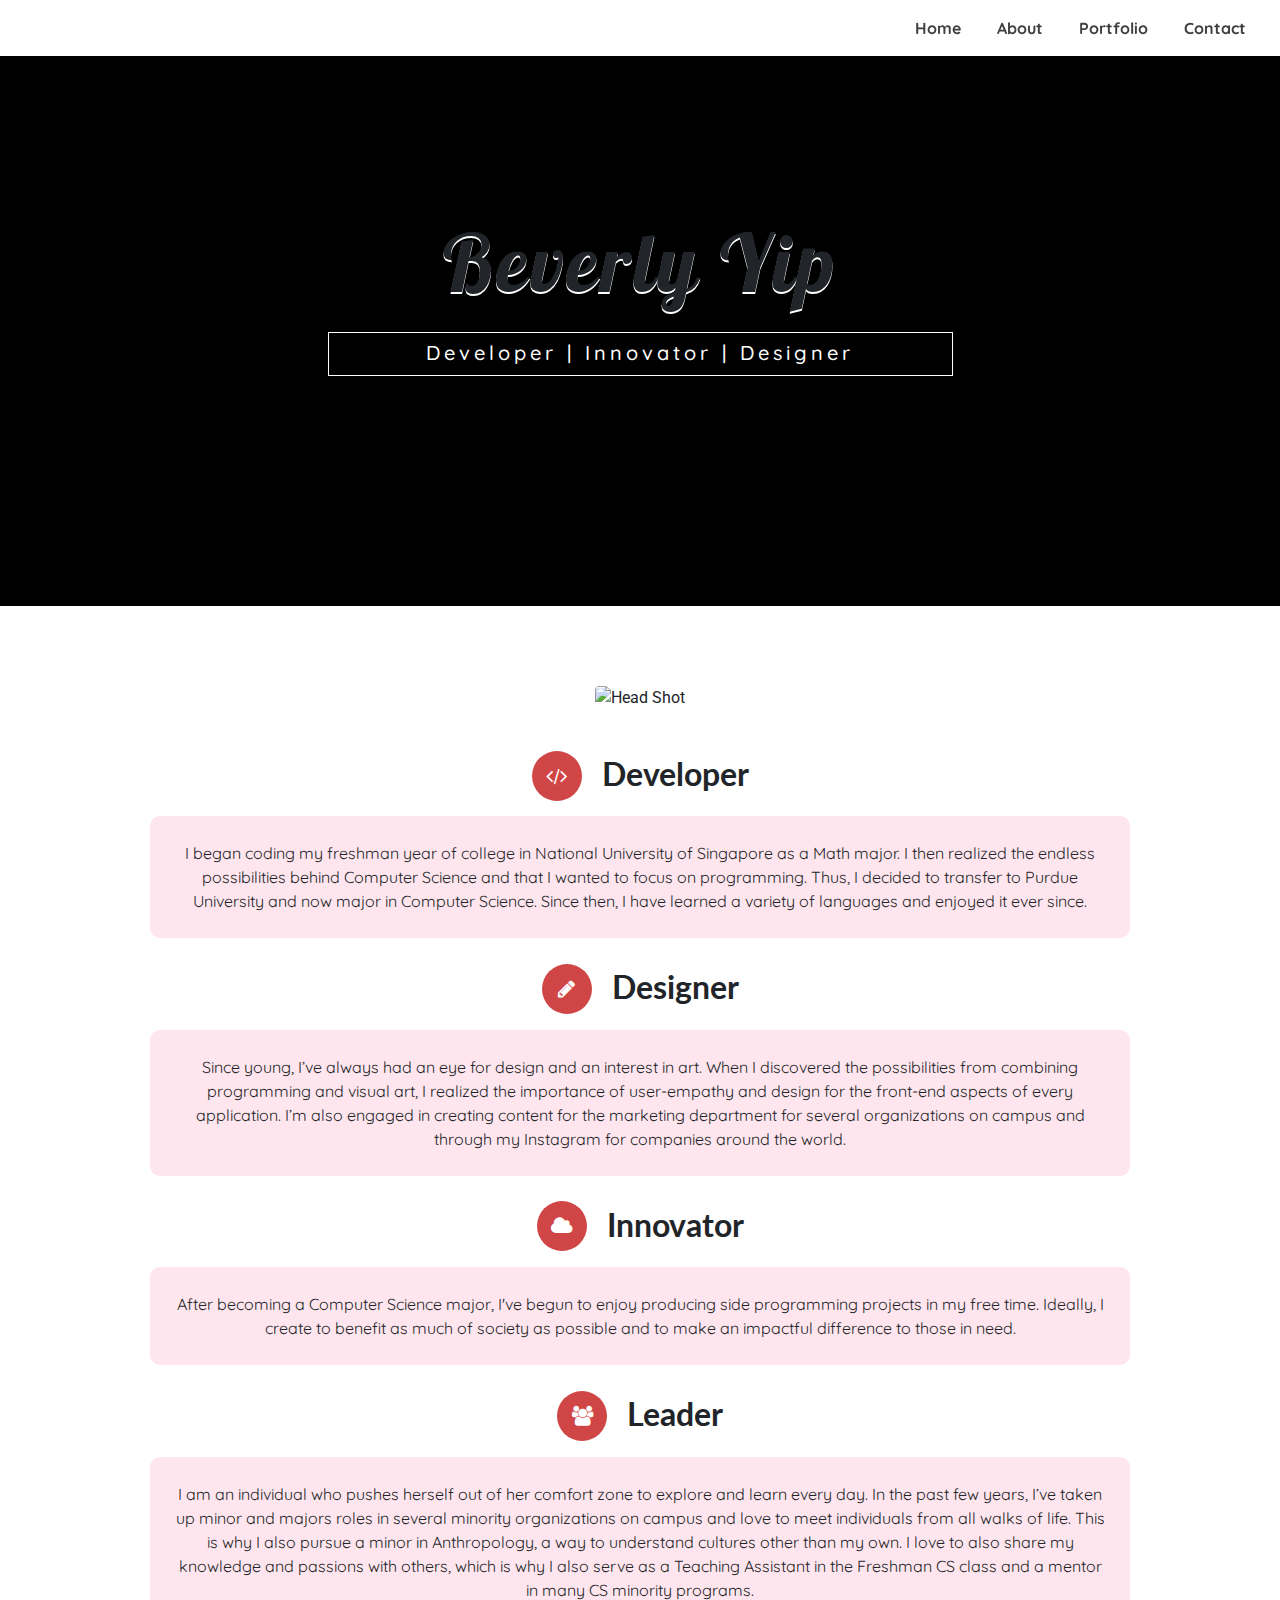
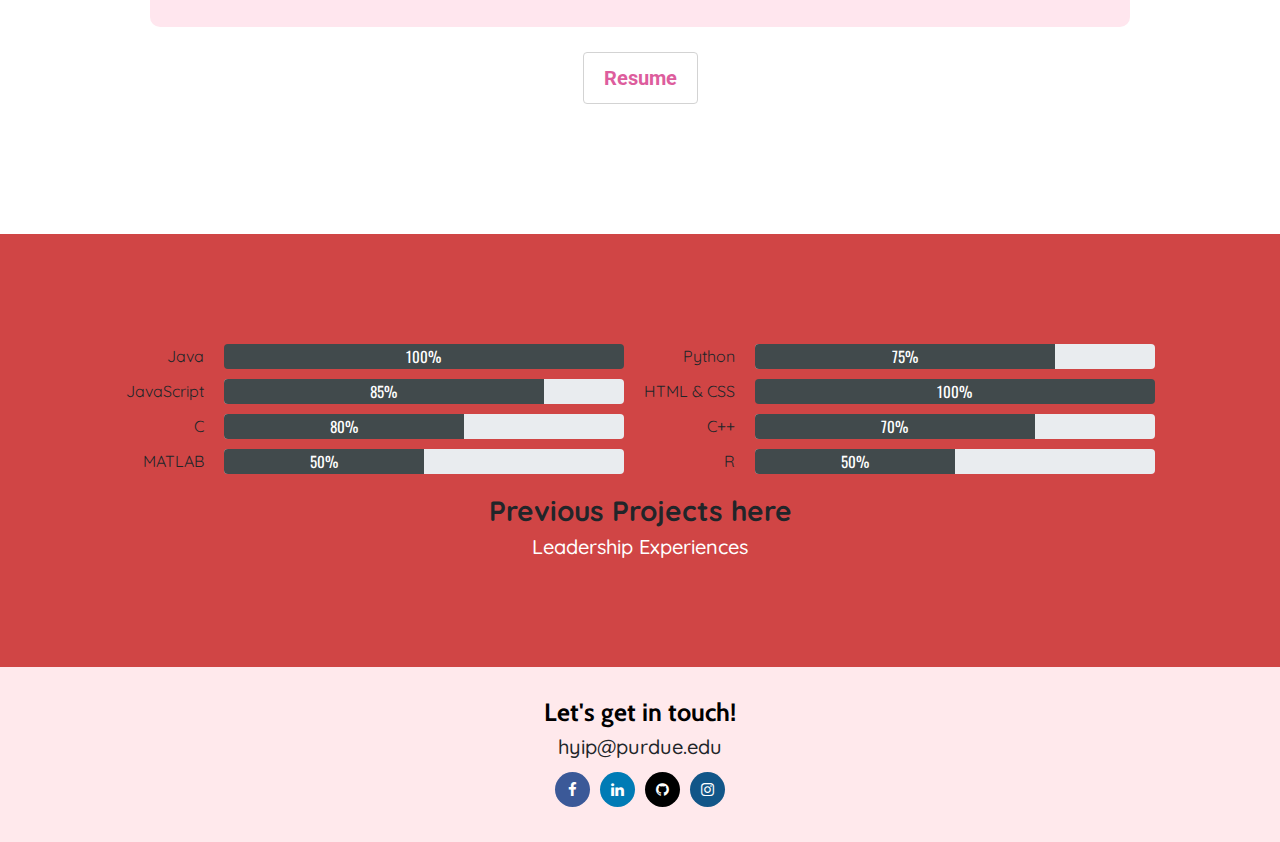
==== public/index.html @ ccfb81d6 "styled background content" ====
<!DOCTYPE html>
<!-- Reference http://app-works.com/lynneokada/ -->
<html lang="en" dir="ltr">
<head>
  <meta charset="utf-8">
  <meta name="viewport" content="width=device-width, initial-scale=1">

  <style>
  html { scroll-behavior: smooth; }
  </style>

  <title>Beverly Yip</title>

  <link rel="stylesheet" href="https://maxcdn.bootstrapcdn.com/bootstrap/4.0.0/css/bootstrap.min.css" integrity="sha384-Gn5384xqQ1aoWXA+058RXPxPg6fy4IWvTNh0E263XmFcJlSAwiGgFAW/dAiS6JXm" crossorigin="anonymous">
  <link href="https://fonts.googleapis.com/css?family=Cabin|Crimson+Text|Galada|Josefin+Sans|Lato|Libre+Baskerville|Lobster|Lora|Markazi+Text|Merriweather|Montserrat|Muli|Nanum+Gothic|Noto+Sans|Noto+Serif|Sacramento|Open+Sans|Open+Sans+Condensed:300|Oswald|Oxygen|PT+Sans|Playfair+Display|Poppins|Quicksand|Roboto|Roboto+Condensed|Roboto+Slab|Slabo+27px|Song+Myung|Source+Sans+Pro|Ubuntu" rel="stylesheet">
  <link rel="stylesheet" href="https://cdnjs.cloudflare.com/ajax/libs/font-awesome/4.7.0/css/font-awesome.min.css">
  <link rel="stylesheet" href="css/style.css">

</head>

<body>

  <nav class="navbar sticky-top navbar-expand-lg navbar-light bg-light" id="navbar-real">
    <button class="navbar-toggler collapsed" type="button" data-toggle="collapse" data-target="#navbarSupportedContent" aria-controls="navbarSupportedContent" aria-expanded="false" aria-label="Toggle navigation" id="nav-gen">
      <span class="navbar-toggler-icon"></span>
    </button>

    <div class="collapse navbar-collapse" id="navbarSupportedContent">
      <ul class="navbar-nav ml-auto" id="custom-navbar">
        <li class="nav-item active">
          <a class="nav-link" style="color: #404040;" href="#">Home <span class="sr-only">(current)</span></a>
        </li>
        <li class="nav-item">
          <a class="nav-link" style="color: #404040;" href="#intro">About</a>
        </li>
        <li class="nav-item">
          <a class="nav-link" style="color: #404040;" href="#skills">Portfolio</a>
        </li>
        <li class="nav-item">
          <a class="nav-link" style="color: #404040;" href="#contact">Contact</a>
        </li>
      </ul>
    </div>
  </nav>


  <header>
    <div class="container-fluid">
      <div class="col-12">
        <h1>Beverly Yip</h1>
      </div>
      <div class="mainheader row justify-content-around">
        <div class="col-lg-12 col-md-8">
          <h2><span>Developer | Innovator | Designer</span></h2>
        </div>
      </div>
    </header>

    <div class="section intro text-center" id="intro">
      <div class="row">
        <div class="col-12">
          <img class="rounded center-block" src="img/head.jpg" alt="Head Shot" class="rounded mx-auto d-block">
          <div class="background-content">
            <div class="background-title Developer">
              <div class="header-background">
                <i class="fa fa-background fa-code" aria-hidden="true"></i>
                <h2>Developer</h2>
              </div>
              <p>I began coding my freshman year of college in National University of Singapore as a Math major. I then realized the endless possibilities behind Computer Science and that I wanted to focus on programming. Thus, I decided to transfer to Purdue University and now major in Computer Science. Since then, I have learned a variety of languages and enjoyed it ever since.</p>
            </div>
            <div class="background-title Designer">
              <div class="header-background">
                <i class="fa fa-background fa-pencil" aria-hidden="true"></i>
                <h2>Designer</h2>
              </div>
              <p>Since young, I’ve always had an eye for design and an interest in art. When I discovered the possibilities from combining programming and visual art, I realized the importance of user-empathy and design for the front-end aspects of every application. I’m also engaged in creating content for the marketing department for several organizations on campus and through my Instagram for companies around the world.</p>
            </div>
            <div class="background-title Innovator">
              <div class="header-background">
                <i class="fa fa-background fa-cloud" aria-hidden="true"></i>
                <h2>Innovator</h2>
              </div>
              <p>After becoming a Computer Science major, I've begun to enjoy producing side programming projects in my free time. Ideally, I create to benefit as much of society as possible and to make an impactful difference to those in need.</p>
            </div>
            <div class="background-title Leader">
              <div class="header-background">
                <i class="fa fa-background fa-users" aria-hidden="true"></i>
                <h2>Leader</h2>
              </div>
              <p>I am an individual who pushes herself out of her comfort zone to explore and learn every day. In the past few years, I’ve taken up minor and majors roles in several minority organizations on campus and love to meet individuals from all walks of life. This is why I also pursue a minor in Anthropology, a way to understand cultures other than my own. I love to also share my knowledge and passions with others, which is why I also serve as a Teaching Assistant in the Freshman CS class and a mentor in many CS minority programs.</p>
            </div>
          </div>
          <a class="resume btn btn-default" href="http://goo.gl/urzbUK" target="_blank">Resume</a>
        </div>
      </div>
    </div>

    <div class="section proj">
      <div id="skills">
        <div class="skill-1">
          <div class="words">
            <div>Java</div>
            <div>JavaScript</div>
            <div>C</div>
            <div>MATLAB</div>
          </div>
          <div class="bar">
            <div class="progress">
              <div class="progress-bar" role="progressbar" style="width:100%">100%</div>
            </div>
            <div class="progress">
              <div class="progress-bar" role="progressbar" style="width:80%">85%</div>
            </div>
            <div class="progress">
              <div class="progress-bar" role="progressbar" style="width:60%">80%</div>
            </div>
            <div class="progress">
              <div class="progress-bar" role="progressbar" style="width:50%">50%</div>
            </div>
          </div>

          <div class="skill-2">
            <div class="words">
              <div>Python</div>
              <div>HTML & CSS</div>
              <div>C++</div>
              <div>R</div>
            </div>
            <div class="bar">
              <div class="progress">
                <div class="progress-bar" role="progressbar" style="width:75%">75%</div>
              </div>
              <div class="progress">
                <div class="progress-bar" role="progressbar" style="width:100%">100%</div>
              </div>
              <div class="progress">
                <div class="progress-bar" role="progressbar" style="width:70%">70%</div>
              </div>
              <div class="progress">
                <div class="progress-bar" role="progressbar" style="width:50%">50%</div>
              </div>
            </div>
          </div>
        </div>
      </div>

      <div class="temp-words text-center">
        <h3><b>Previous Projects here</b></h3>
        <h5>Leadership Experiences</h5>
      </div>

    </div>

    <div class="section contact" id="contact">
      <div class="row justify-content-around">
        <div class="col-12">
          <h2 class="contactlabel"><b>Let's get in touch!</span></b>
          </div>
          <div class="col-12 text-center">
            <h3>hyip@purdue.edu</h3>
          </div>
        </div>
        <div class="row justify-content-center">
          <a href="https://www.facebook.com/beverlyyhx" target="_blank" class="icons fa fa-facebook"></a>
          <a href="https://www.linkedin.com/in/beverly-yip-542935137/" target="_blank" class="icons fa fa-linkedin"></a>
          <a href="https://github.com/hyip8000" target="_blank" class="icons fa fa-github"></a>
          <a href="https://www.instagram.com/saturdayhonwax/" target="_blank" class="icons fa fa-instagram"></a>
        </div>
      </div>
    </div>

    <script src="https://www.gstatic.com/firebasejs/5.2.0/firebase.js"></script>
    <script>
    // Initialize Firebase
    var config = {
      apiKey: "AIzaSyAHvJwNGkv85V3j-tt9r5yocgeSGwGi4yQ",
      authDomain: "mywebsite-1deda.firebaseapp.com",
      databaseURL: "https://mywebsite-1deda.firebaseio.com",
      projectId: "mywebsite-1deda",
      storageBucket: "",
      messagingSenderId: "383641535333"
    };
    firebase.initializeApp(config);
    </script>
    <!-- jQuery first, then Popper.js, then Bootstrap JS -->
    <script src="https://code.jquery.com/jquery-3.2.1.slim.min.js" integrity="sha384-KJ3o2DKtIkvYIK3UENzmM7KCkRr/rE9/Qpg6aAZGJwFDMVNA/GpGFF93hXpG5KkN" crossorigin="anonymous"></script>
    <script src="https://cdnjs.cloudflare.com/ajax/libs/popper.js/1.12.9/umd/popper.min.js" integrity="sha384-ApNbgh9B+Y1QKtv3Rn7W3mgPxhU9K/ScQsAP7hUibX39j7fakFPskvXusvfa0b4Q" crossorigin="anonymous"></script>
    <script src="https://maxcdn.bootstrapcdn.com/bootstrap/4.0.0/js/bootstrap.min.js" integrity="sha384-JZR6Spejh4U02d8jOt6vLEHfe/JQGiRRSQQxSfFWpi1MquVdAyjUar5+76PVCmYl" crossorigin="anonymous"></script>

  </body>

  </html>
---- public/css/style.css ----
::selection {
  background: #ffb7b7; /* WebKit/Blink Browsers */
}
::-moz-selection {
  background: #ffb7b7; /* Gecko Browsers */
}

header {
  /* background-color: #ffe9ec; */
  background-color: black;
  padding: 170px 0 230px 0;
  background-image: url("../img/main1.png");
  background-position: center center;
  background-attachment: fixed;
  background-size: cover;
}

.mainheader {
  width: 50%;
  margin: auto;
  padding: 8px 0 2px 0;
  color: #fff;
  border: 1px solid #fff;
  text-align: center;
  outline: none;
  text-decoration: none;
  transition: background-color 0.2s ease-out, color 0.2s ease-out;
}

.mainheader:hover {
  background-color: #fff; /* fallback */
  background-color: rgba(255, 255, 255, 0.4);
  border-color: #fff; /* fallback */
  border-color: rgba(255, 255, 255, 0.4);
  transition: background-color 0.3s ease-in, color 0.3s ease-in;
  cursor: context-menu;
}

.mainheader:hover span {
  font-weight: bold;
  color: black;
}

h1 {
  font-size: 80px;
  font-family: Galada;
  letter-spacing: 2.5px;
  margin-bottom: 100px;
  text-align: center;
  letter-spacing: 3px;
  margin-bottom: 10px;
  text-shadow: 0px 2px white;
}

.mainheader h2 {
  font-size: 20px;
  font-family: Quicksand;
  letter-spacing: 4px;
  color: white;
  align-items: center;
}

#navbar-real {
  background-color: rgba(255,255,255,0.5) !important;
  justify-content: center;
}

#navbarSupportedContent {
  font-family: Quicksand;
  font-weight: bold;
}

.navbar-nav > li {
  font-family: Quicksand;
  display: flex;
  padding: 0 10px;
}

#custom-navbar {
  flex-direction: row;
  justify-content: space-evenly;
}

.navbar-toggler.collapsed .navbar-toggler-icon {
  -webkit-transform: rotate(0deg); transform: rotate(0deg);
  -webkit-transition: 0.2s ease; transition: 0.2s ease;
}
.navbar-toggler .navbar-toggler-icon {
  -webkit-transform: rotate(90deg); transform: rotate(90deg);
  outline:none !important;
}

#nav-gen:focus {
  color: rgba(0,0,0,.5);
  border-color: transparent;
  outline: none;
}

#nav-gen {
  color: rgba(0,0,0,.5);
  border-color: transparent;
}

.intro {
  background-color: white;
  padding: 80px 0 130px 0;
}

.intro h3 {
  font-size: 20px;
}

.intro img {
  height: 200px;
  width: 200px;
  margin-bottom: 30px;
}

.background-title {
  margin: 10px;
}

.background-content p {
  margin: 15px 140px 25px;
  padding: 25px;
  font-family: Quicksand;
  background-color: #ffe6ee;
  border-radius: 10px;
}

.header-background {
  display: flex;
  flex-direction: row;
  margin: auto;
  justify-content: center;
  align-items: center;
}

.header-background h2 {
  font-family: Lato;
  font-weight: bold;
  margin-top: 5px;
}

.fa-background {
  border-radius: 100%;
  color: #000;
  cursor: default;
  display: inline-block;
  height: 2.5em;
  line-height: 2.5em;
  margin-right: 20px;
  width: 2.5em;

  font-size: 20px;
  background-color: #D04545;
  color: white;
}

.resume {
  font-family: Roboto;
  color: #dd5d9d;
  padding: 10px 20px;
  font-size: 20px;
  font-weight: bold;
  border-color: lightgrey;
}

.resume:hover {
  border-color: palevioletred;
  background-color: palevioletred;
  color: white;
  text-transform: uppercase;
  transition: background-color border-color 0.3s ease-in, color 0.3s ease-in;
}

.section.proj {
  padding: 100px;
  background-color: #D04545;
  font-family: Quicksand;
}

.skill-1 {
  display: flex;
  justify-content: center;
}

.skill-2 {
  display: flex;
  justify-content: center;
}

#skills {
  display: flex;
  justify-content: center;
}

.words{
  margin:10px;
}

.words > div {
  height: 25px;
  text-align: end;
  margin: 0 0 10px 0;
}

.bar {
  flex-direction: column;
}

/* whole bar */
.progress {
  height: 25px;
  width: 400px;
  margin: 10px;
}

/* bar contents */
.progress-bar {
  background-color: #414a4c !important;
  font-family: Oswald;
  font-size: 15px;
  transition: background-color 0.2s ease-out,
  color 0.2s ease-out;
}

.progress-bar:hover {
  background-color: #fff;
  color: #4bd3cc;
  font-weight: bold;
  transition: background-color 0.3s ease-in,
  color 0.3s ease-in;
  cursor: context-menu;
}

.proj h5 {
  color: white;
}

.contact {
  background-color: #ffe9ec;
  padding: 30px 0;
}

.contact h2 {
  font-family: Cabin;
  font-size: 25px;
}

.contact h3 {
  font-family: Quicksand;
  font-size: 20px;
}

.contactlabel {
  cursor:default;
  color:#000;
  text-decoration:none;
  text-align: center;
}

/* social media */
.icons {
  padding: 10px;
  font-size: 15px;
  width: 35px;
  text-align: center;
  border-radius: 50%;
  margin: 5px;
}

.fa:hover {
  opacity: 0.8;
  color: white;
  text-decoration: none;
}

.fa-facebook {
  background: #3B5998;
  color: white;
}

.fa-linkedin {
  background: #007bb5;
  color: white;
}

.fa-github {
  background: black;
  color: white;
}

.fa-instagram {
  background: #125688;
  color: white;
}

/* fonts */
font-family: 'Markazi Text', serif;
font-family: 'Roboto', sans-serif;
font-family: 'Open Sans', sans-serif;
font-family: 'Lato', sans-serif;
font-family: 'Montserrat', sans-serif;
font-family: 'Oswald', sans-serif;
font-family: 'Roboto Condensed', sans-serif;
font-family: 'Source Sans Pro', sans-serif;
font-family: 'Slabo 27px', serif;
font-family: 'Roboto Slab', serif;
font-family: 'PT Sans', sans-serif;
font-family: 'Merriweather', serif;
font-family: 'Open Sans Condensed', sans-serif;
font-family: 'Ubuntu', sans-serif;
font-family: 'Noto Sans', sans-serif;
font-family: 'Poppins', sans-serif;
font-family: 'Lora', serif;
font-family: 'Playfair Display', serif;
font-family: 'Sacramento', cursive;
font-family: 'Song Myung', serif;
font-family: 'Galada', cursive;
font-family: 'Muli', sans-serif;
font-family: 'Noto Serif', serif;
font-family: 'Nanum Gothic', sans-serif;
font-family: 'Crimson Text', serif;
font-family: 'Quicksand', sans-serif;
font-family: 'Oxygen', sans-serif;
font-family: 'Josefin Sans', sans-serif;
font-family: 'Libre Baskerville', serif;
font-family: 'Cabin', sans-serif;
font-family: 'Lobster', cursive;
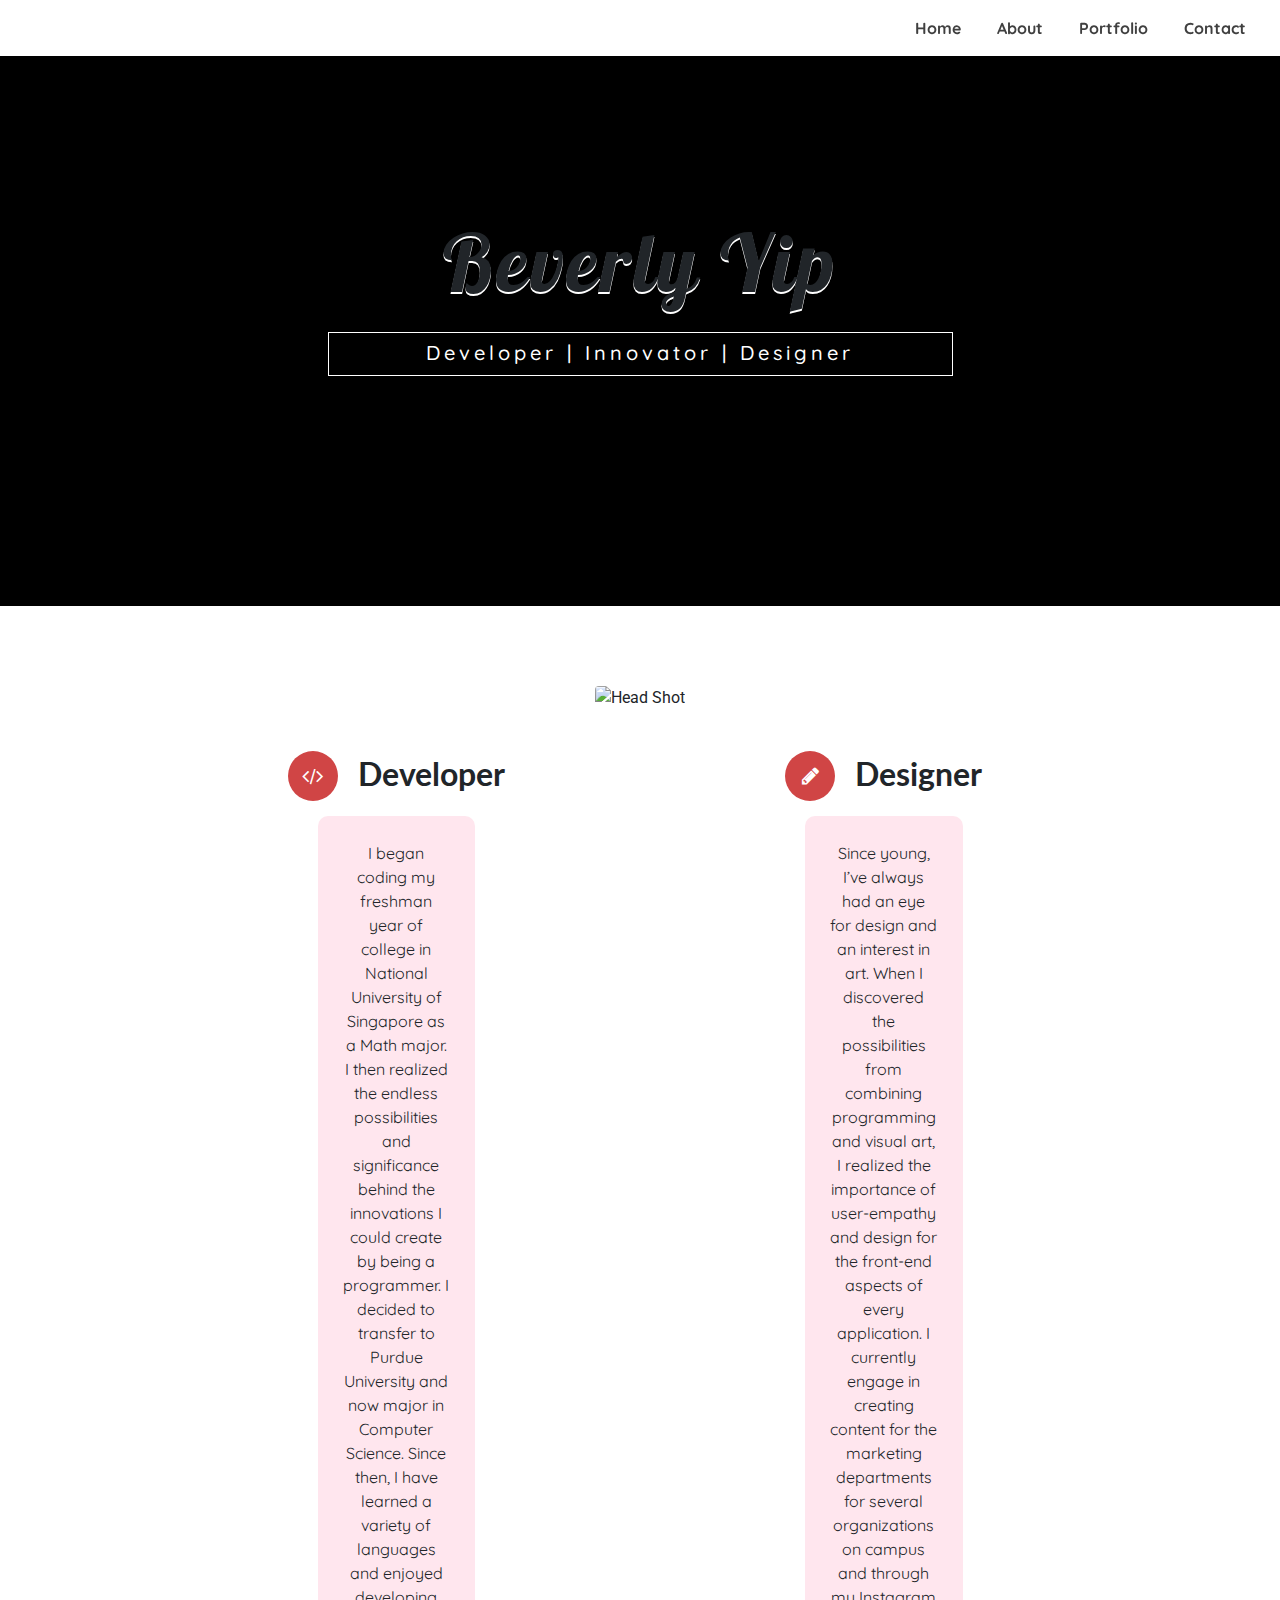
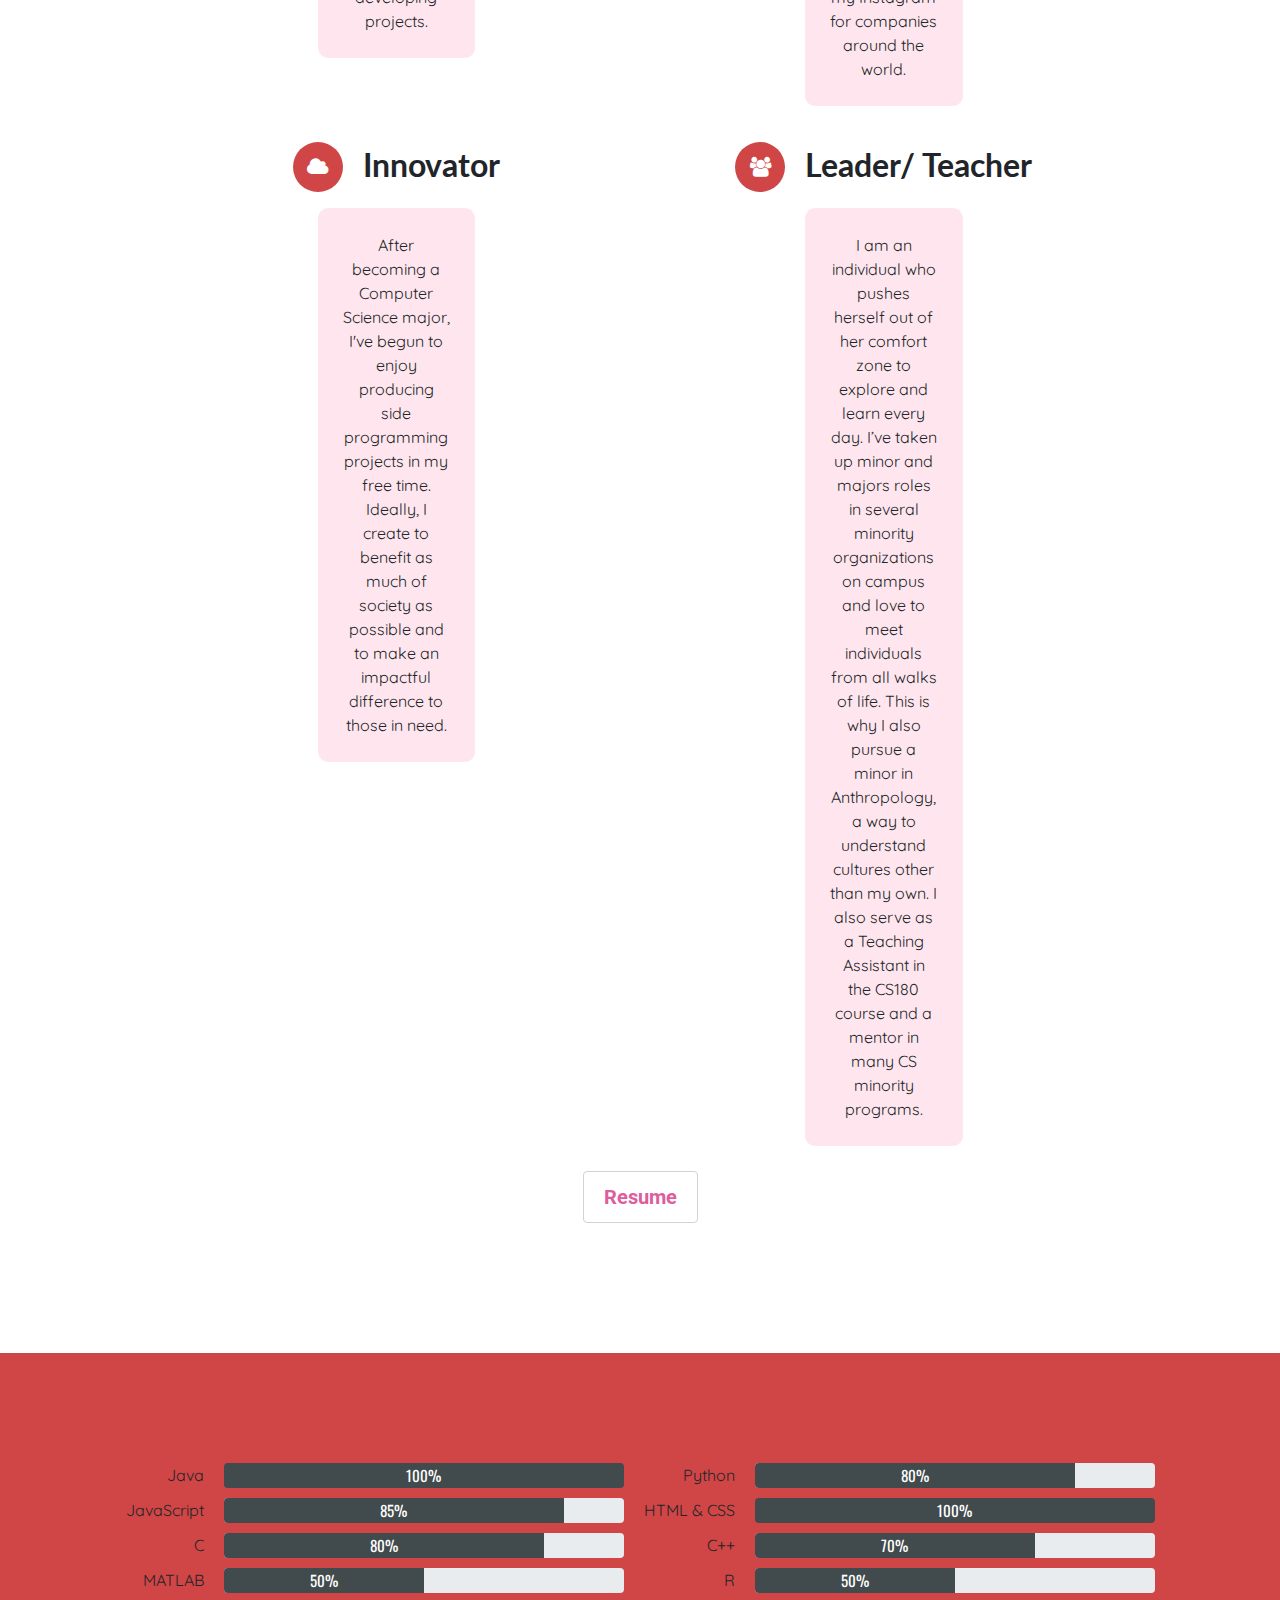
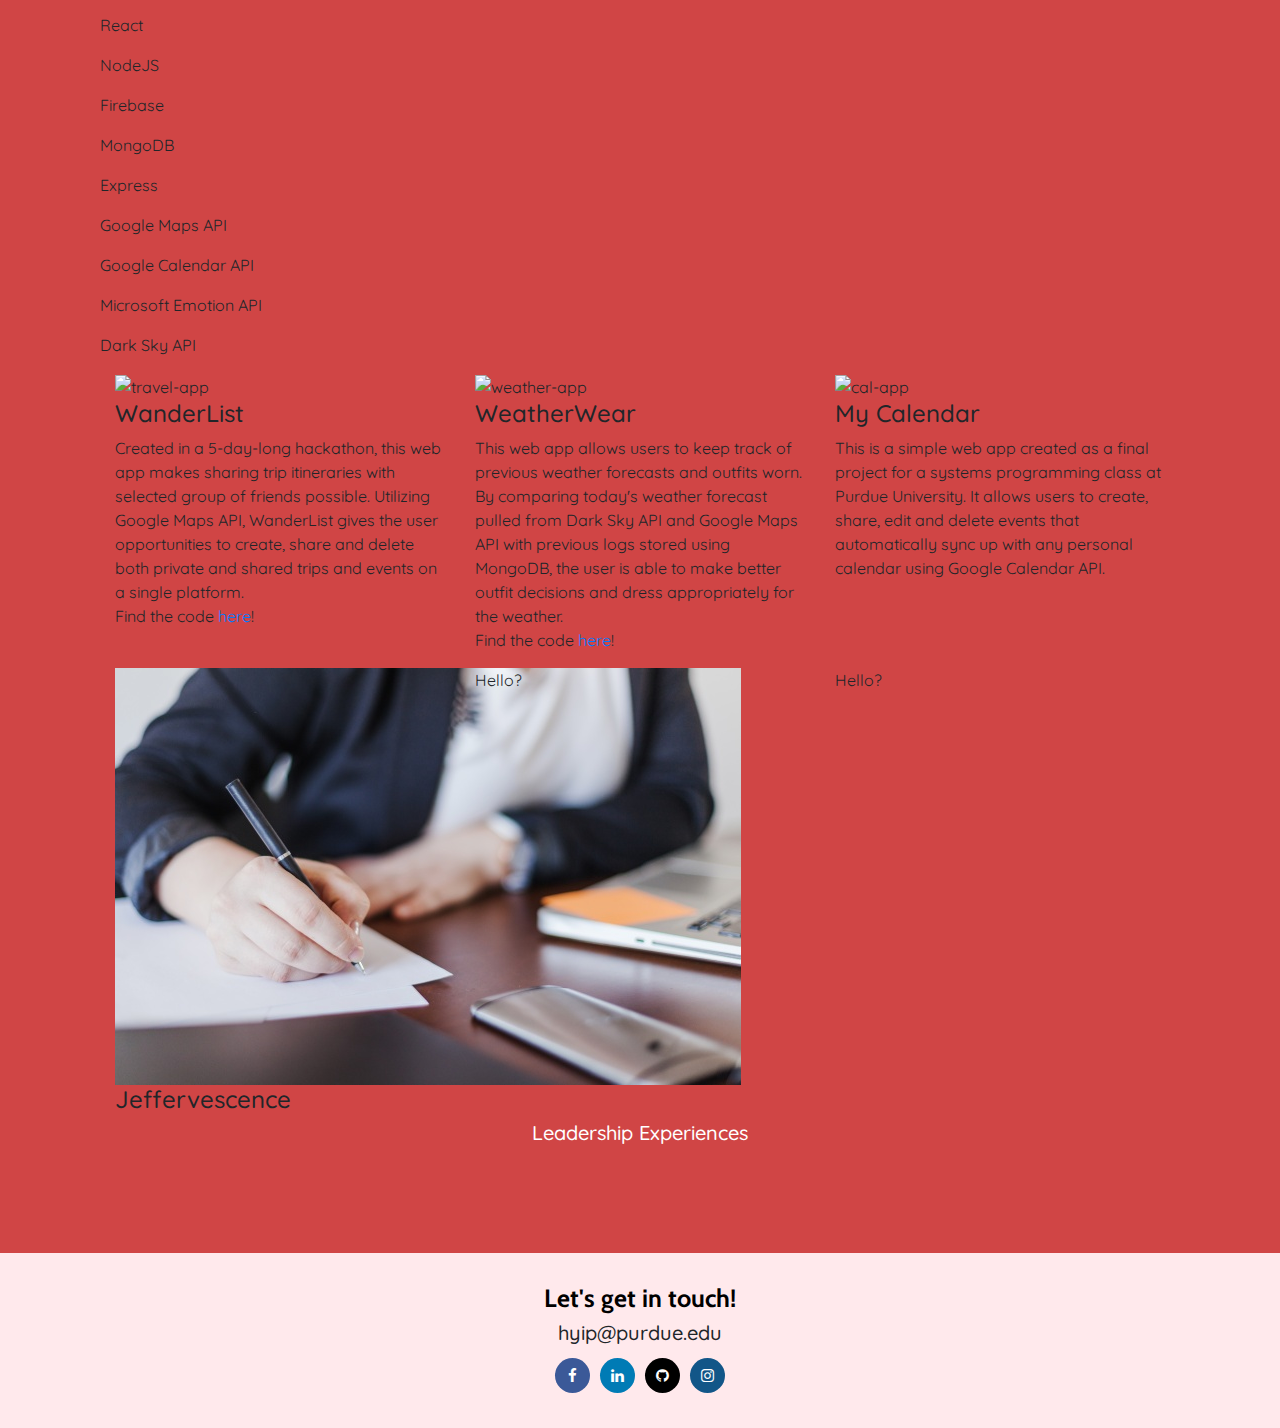
==== commit 4a9e16af: "committing" ====
--- a/public/index.html
+++ b/public/index.html
@@ -1,5 +1,4 @@
 <!DOCTYPE html>
-<!-- Reference http://app-works.com/lynneokada/ -->
 <html lang="en" dir="ltr">
 <head>
   <meta charset="utf-8">
@@ -34,7 +33,7 @@
           <a class="nav-link" style="color: #404040;" href="#intro">About</a>
         </li>
         <li class="nav-item">
-          <a class="nav-link" style="color: #404040;" href="#skills">Portfolio</a>
+          <a class="nav-link" style="color: #404040;" href="#proj">Portfolio</a>
         </li>
         <li class="nav-item">
           <a class="nav-link" style="color: #404040;" href="#contact">Contact</a>
@@ -56,25 +55,35 @@
       </div>
     </header>
 
-    <div class="section intro text-center" id="intro">
-      <div class="row">
-        <div class="col-12">
-          <img class="rounded center-block" src="img/head.jpg" alt="Head Shot" class="rounded mx-auto d-block">
-          <div class="background-content">
+    <div class="section intro text-center container" id="intro">
+      <div class="col-12">
+        <img class="rounded center-block" src="img/head.jpg" alt="Head Shot" class="rounded mx-auto d-block">
+      </div>
+      <div class="background-content">
+        <div class="row justify-content-center align-items-start bgrnd-row">
+          <div class="col-12 col-lg-5">
             <div class="background-title Developer">
               <div class="header-background">
                 <i class="fa fa-background fa-code" aria-hidden="true"></i>
                 <h2>Developer</h2>
               </div>
-              <p>I began coding my freshman year of college in National University of Singapore as a Math major. I then realized the endless possibilities behind Computer Science and that I wanted to focus on programming. Thus, I decided to transfer to Purdue University and now major in Computer Science. Since then, I have learned a variety of languages and enjoyed it ever since.</p>
-            </div>
+              <p>I began coding my freshman year of college in National University of Singapore as a Math major. I then realized the endless possibilities and significance behind the innovations I could create by being a programmer. I decided to transfer to Purdue University and now major in Computer Science. Since then, I have learned a variety of languages and enjoyed developing projects.</p>
+            </div>
+          </div>
+
+          <div class="col-12 col-lg-5">
             <div class="background-title Designer">
               <div class="header-background">
                 <i class="fa fa-background fa-pencil" aria-hidden="true"></i>
                 <h2>Designer</h2>
               </div>
-              <p>Since young, I’ve always had an eye for design and an interest in art. When I discovered the possibilities from combining programming and visual art, I realized the importance of user-empathy and design for the front-end aspects of every application. I’m also engaged in creating content for the marketing department for several organizations on campus and through my Instagram for companies around the world.</p>
-            </div>
+              <p>Since young, I’ve always had an eye for design and an interest in art. When I discovered the possibilities from combining programming and visual art, I realized the importance of user-empathy and design for the front-end aspects of every application. I currently engage in creating content for the marketing departments for several organizations on campus and through my Instagram for companies around the world.</p>
+            </div>
+          </div>
+        </div>
+
+        <div class="row justify-content-center align-items-start">
+          <div class="col-12 col-lg-5">
             <div class="background-title Innovator">
               <div class="header-background">
                 <i class="fa fa-background fa-cloud" aria-hidden="true"></i>
@@ -82,20 +91,26 @@
               </div>
               <p>After becoming a Computer Science major, I've begun to enjoy producing side programming projects in my free time. Ideally, I create to benefit as much of society as possible and to make an impactful difference to those in need.</p>
             </div>
+          </div>
+
+          <div class="col-12 col-lg-5">
             <div class="background-title Leader">
               <div class="header-background">
                 <i class="fa fa-background fa-users" aria-hidden="true"></i>
-                <h2>Leader</h2>
-              </div>
-              <p>I am an individual who pushes herself out of her comfort zone to explore and learn every day. In the past few years, I’ve taken up minor and majors roles in several minority organizations on campus and love to meet individuals from all walks of life. This is why I also pursue a minor in Anthropology, a way to understand cultures other than my own. I love to also share my knowledge and passions with others, which is why I also serve as a Teaching Assistant in the Freshman CS class and a mentor in many CS minority programs.</p>
-            </div>
-          </div>
-          <a class="resume btn btn-default" href="http://goo.gl/urzbUK" target="_blank">Resume</a>
-        </div>
-      </div>
-    </div>
-
-    <div class="section proj">
+                <h2>Leader/ Teacher</h2>
+              </div>
+              <p>I am an individual who pushes herself out of her comfort zone to explore and learn every day. I’ve taken up minor and majors roles in several minority organizations on campus and love to meet individuals from all walks of life. This is why I also pursue a minor in Anthropology, a way to understand cultures other than my own. I also serve as a Teaching Assistant in the CS180 course and a mentor in many CS minority programs.</p>
+            </div>
+
+          </div>
+        </div>
+      </div>
+      <div class="col-12">
+        <a class="resume btn btn-default" href="http://goo.gl/urzbUK" target="_blank">Resume</a>
+      </div>
+    </div>
+
+    <div class="section proj" id="proj">
       <div id="skills">
         <div class="skill-1">
           <div class="words">
@@ -109,10 +124,10 @@
               <div class="progress-bar" role="progressbar" style="width:100%">100%</div>
             </div>
             <div class="progress">
-              <div class="progress-bar" role="progressbar" style="width:80%">85%</div>
-            </div>
-            <div class="progress">
-              <div class="progress-bar" role="progressbar" style="width:60%">80%</div>
+              <div class="progress-bar" role="progressbar" style="width:85%">85%</div>
+            </div>
+            <div class="progress">
+              <div class="progress-bar" role="progressbar" style="width:80%">80%</div>
             </div>
             <div class="progress">
               <div class="progress-bar" role="progressbar" style="width:50%">50%</div>
@@ -128,7 +143,7 @@
             </div>
             <div class="bar">
               <div class="progress">
-                <div class="progress-bar" role="progressbar" style="width:75%">75%</div>
+                <div class="progress-bar" role="progressbar" style="width:80%">80%</div>
               </div>
               <div class="progress">
                 <div class="progress-bar" role="progressbar" style="width:100%">100%</div>
@@ -144,8 +159,64 @@
         </div>
       </div>
 
+      <div class="expertise">
+        <div class="exp-content frameworks">
+          <p>React</p>
+          <p>NodeJS</p>
+          <p>Firebase</p>
+          <p>MongoDB</p>
+          <p>Express</p>
+        </div>
+        <div class="exp-content apis">
+          <p>Google Maps API</p>
+          <p>Google Calendar API</p>
+          <p>Microsoft Emotion API</p>
+          <p>Dark Sky API</p>
+        </div>
+      </div>
+
+    <div class="prev-proj container-fluid">
+      <div class="row">
+        <div class="col-12 col-lg-4 nopadding prev-proj-box">
+          <img class-"travel-app img-fluid" src="img/travel-app.jpg" alt="travel-app">
+          <div class="travel-app-filter filter-overlay">
+            <h4>WanderList</h4>
+            <p>Created in a 5-day-long hackathon, this web app makes sharing trip itineraries with selected group of friends possible. Utilizing Google Maps API, WanderList gives the user opportunities to create, share and delete both private and shared trips and events on a single platform.<br> Find the code <a href="https://github.com/esfrankel/travel_app" target="_blank">here</a>!</p>
+            </div>
+        </div>
+        <div class="col-12 col-lg-4 nopadding prev-proj-box">
+          <img class-"weather-app img-fluid" src="img/weather-app.jpeg" alt="weather-app">
+          <div class="weather-app-filter filter-overlay">
+            <h4>WeatherWear</h4>
+            <p>This web app allows users to keep track of previous weather forecasts and outfits worn. By comparing today's weather forecast pulled from Dark Sky API and Google Maps API with previous logs stored using MongoDB, the user is able to make better outfit decisions and dress appropriately for the weather.<br> Find the code <a href="https://github.com/hyip8000/WeatherWear" target="_blank">here</a>!</p>
+          </div>
+        </div>
+        <div class="col-12 col-lg-4 nopadding prev-proj-box">
+          <img class-"cal-app img-fluid" src="img/cal-app.jpeg" alt="cal-app">
+          <div class="cal-app-filter filter-overlay">
+            <h4>My Calendar</h4>
+            <p>This is a simple web app created as a final project for a systems programming class at Purdue University. It allows users to create, share, edit and delete events that automatically sync up with any personal calendar using Google Calendar API.</p>
+          </div>
+        </div>
+      </div>
+
+      <div class="row">
+        <div class="col-12 col-lg-4 nopadding prev-proj-box">
+          <img class-"jeff-app img-fluid" src="img/jeff.jpg" alt="jeff-app">
+          <div class="jeff-app-filter filter-overlay">
+            <h4>Jeffervescence</h4>
+          </div>
+        </div>
+        <div class="col-12 col-lg-4 nopadding prev-proj-box">
+          Hello?
+        </div>
+        <div class="col-12 col-lg-4 nopadding prev-proj-box">
+          Hello?
+        </div>
+      </div>
+    </div>
+
       <div class="temp-words text-center">
-        <h3><b>Previous Projects here</b></h3>
         <h5>Leadership Experiences</h5>
       </div>
 
